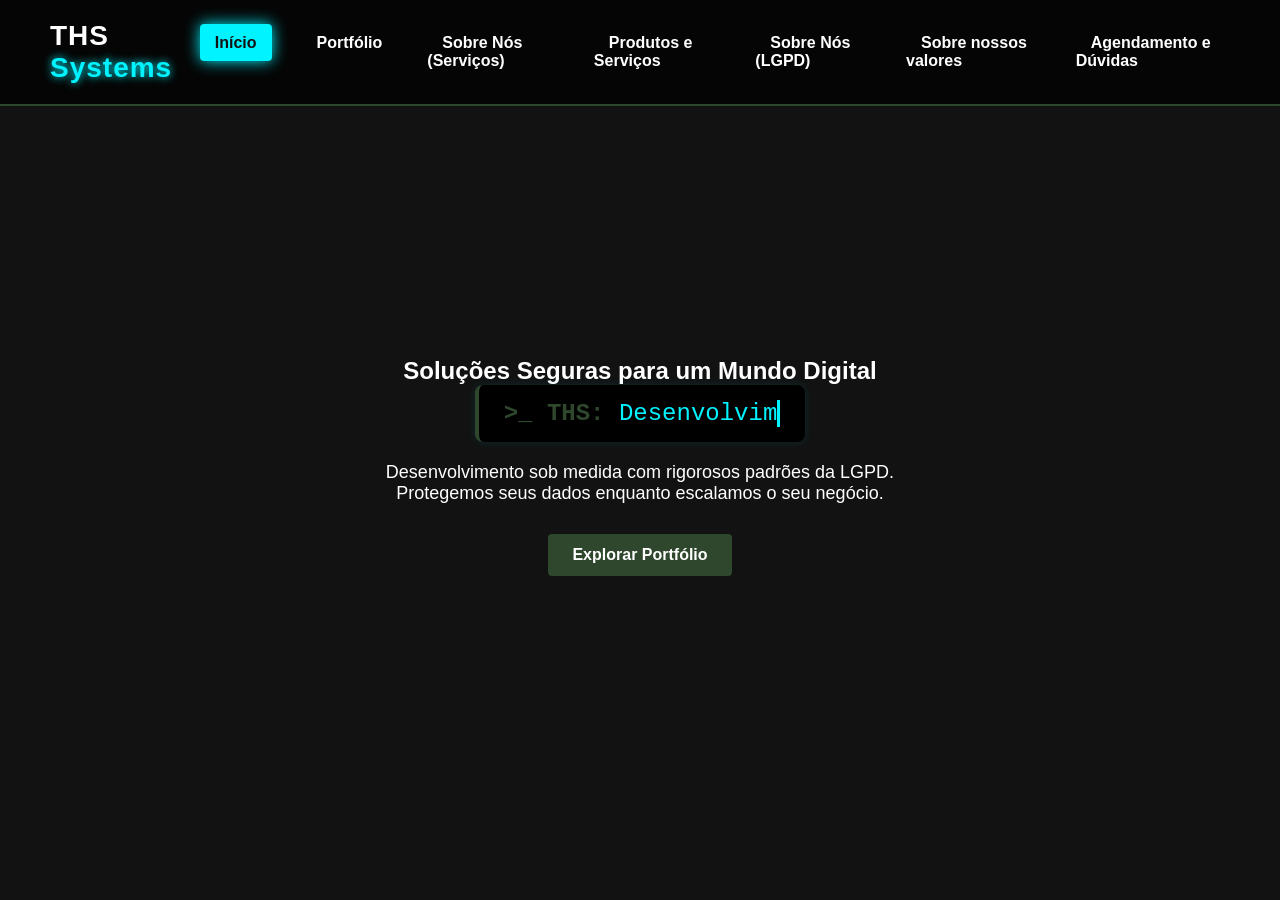
==== THS-TavaresEHomemSystems/index.html @ 7db37690 "Update index.html" ====
<!DOCTYPE html>
<html lang="pt-BR">
<head>
    <meta charset="UTF-8">
    <meta name="viewport" content="width=device-width, initial-scale=1.0">
    <title>THS - Tavares e Homem Systems</title>
    <!-- Link para o nosso arquivo de estilos -->
    <link rel="stylesheet" href="css/style.css">
</head>
<body>
    
   <header>
        <nav class="navbar">
            <div class="logo">
                <h1>THS <span class="neon-text">Systems</span></h1>
            </div>
            <ul class="nav-links">
                <li><a href="index.html" class="active">Início</a></li>
                <li><a href="portfolio.html">Portfólio</a></li>
                <li><a href="sobre.html">Sobre Nós (Serviços)</a></li>
                <li><a href="product.html">Produtos e Serviços</a></li>
                <li><a href="sobre.html">Sobre Nós (LGPD)</a></li>
                <li><a href="agendamento.html">Sobre nossos valores</a></li>
                <li><a href="agendamento.html">Agendamento e Dúvidas</a></li>
            </ul>
        </nav>
    </header>

    <section class="hero">
    <div class="hero-content">
        <h2>Soluções Seguras para um Mundo Digital</h2>
        
        <!-- Contêiner do Terminal -->
        <div class="terminal-container">
            <span class="prefix">>_ THS: </span>
            <span class="typing-text"></span>
        </div>
        
        <p>Desenvolvimento sob medida com rigorosos padrões da LGPD. Protegemos seus dados enquanto escalamos o seu negócio.</p>
        <a href="pages/portfolio.html" class="btn-primary">Explorar Portfólio</a>
    </div>
</section>

    <footer>
        <!-- Informações de contato e políticas de LGPD -->
    </footer>

    <!-- Link para o nosso arquivo de scripts no final do body para não travar o carregamento da página -->
    <script src="js/main.js"></script>
</body>
</html>
---- THS-TavaresEHomemSystems/css/style.css ----
/* Definição do nosso Design System (Paleta de Cores THS) */
:root {
    --ths-verde-musgo: #2e472d; 
    --ths-azul-neon: #00f3ff;
    --ths-branco: #ffffff;
    --ths-preto: #121212;
}

/* Reset básico para garantir que o site se comporte igual em todos os navegadores */
* {
    margin: 0;
    padding: 0;
    box-sizing: border-box;
}

body {
    background-color: var(--ths-preto); /* Usando fundo escuro para destacar o neon e o verde */
    color: var(--ths-branco);
    font-family: 'Segoe UI', Tahoma, Geneva, Verdana, sans-serif;
}
/* --- ESTRUTURA DO MENU --- */
.navbar {
    display: flex;
    justify-content: space-between;
    align-items: center;
    padding: 20px 50px;
    background-color: #050505; 
    border-bottom: 2px solid var(--ths-verde-musgo);
}

.logo h1 {
    font-size: 28px;
    letter-spacing: 1px;
}

/* Efeito luminoso no logo */
.neon-text {
    color: var(--ths-azul-neon);
    text-shadow: 0 0 8px var(--ths-azul-neon);
}

.nav-links {
    list-style: none;
    display: flex;
    gap: 30px;
}

.nav-links a {
    color: var(--ths-branco);
    text-decoration: none;
    font-weight: 600;
    font-size: 16px;
    padding: 10px 15px;
    border-radius: 4px;
    transition: all 0.3s ease; /* Prepara o elemento para uma animação suave */
}

/* --- ANIMAÇÕES INTERATIVAS (HOVER) --- */
.nav-links a:hover, .nav-links a.active {
    background-color: var(--ths-azul-neon);
    color: var(--ths-preto);
    box-shadow: 0 0 15px var(--ths-azul-neon); /* Brilho interativo */
    transform: translateY(-3px); /* Faz o botão "pular" levemente */
}
/* --- HERO SECTION --- */
.hero {
    display: flex;
    align-items: center;
    justify-content: center;
    height: 80vh;
    padding: 0 50px;
    text-align: center;
}

.hero-content p {
    margin-bottom: 30px;
    font-size: 18px;
    max-width: 600px;
    margin-left: auto;
    margin-right: auto;
}

/* --- ANIMAÇÃO DE TERMINAL --- */
.terminal-container {
    font-family: 'Courier New', Courier, monospace;
    font-size: 24px;
    background-color: #000;
    padding: 15px 25px;
    border-radius: 8px;
    border-left: 4px solid var(--ths-verde-musgo);
    display: inline-block;
    margin-bottom: 20px;
    box-shadow: 0 0 10px rgba(0, 243, 255, 0.1);
}

.prefix {
    color: var(--ths-verde-musgo);
    font-weight: bold;
}

.typing-text {
    color: var(--ths-azul-neon);
    border-right: 3px solid var(--ths-azul-neon); /* O Cursor */
    white-space: nowrap;
    animation: blinkCursor 0.75s step-end infinite;
}

@keyframes blinkCursor {
    from, to { border-color: transparent; }
    50% { border-color: var(--ths-azul-neon); }
}

/* --- BOTÃO DE AÇÃO --- */
.btn-primary {
    display: inline-block;
    padding: 12px 24px;
    background-color: var(--ths-verde-musgo);
    color: var(--ths-branco);
    text-decoration: none;
    font-weight: bold;
    border-radius: 4px;
    transition: all 0.3s;
}

.btn-primary:hover {
    background-color: transparent;
    border: 1px solid var(--ths-azul-neon);
    color: var(--ths-azul-neon);
    box-shadow: 0 0 10px var(--ths-azul-neon);
}
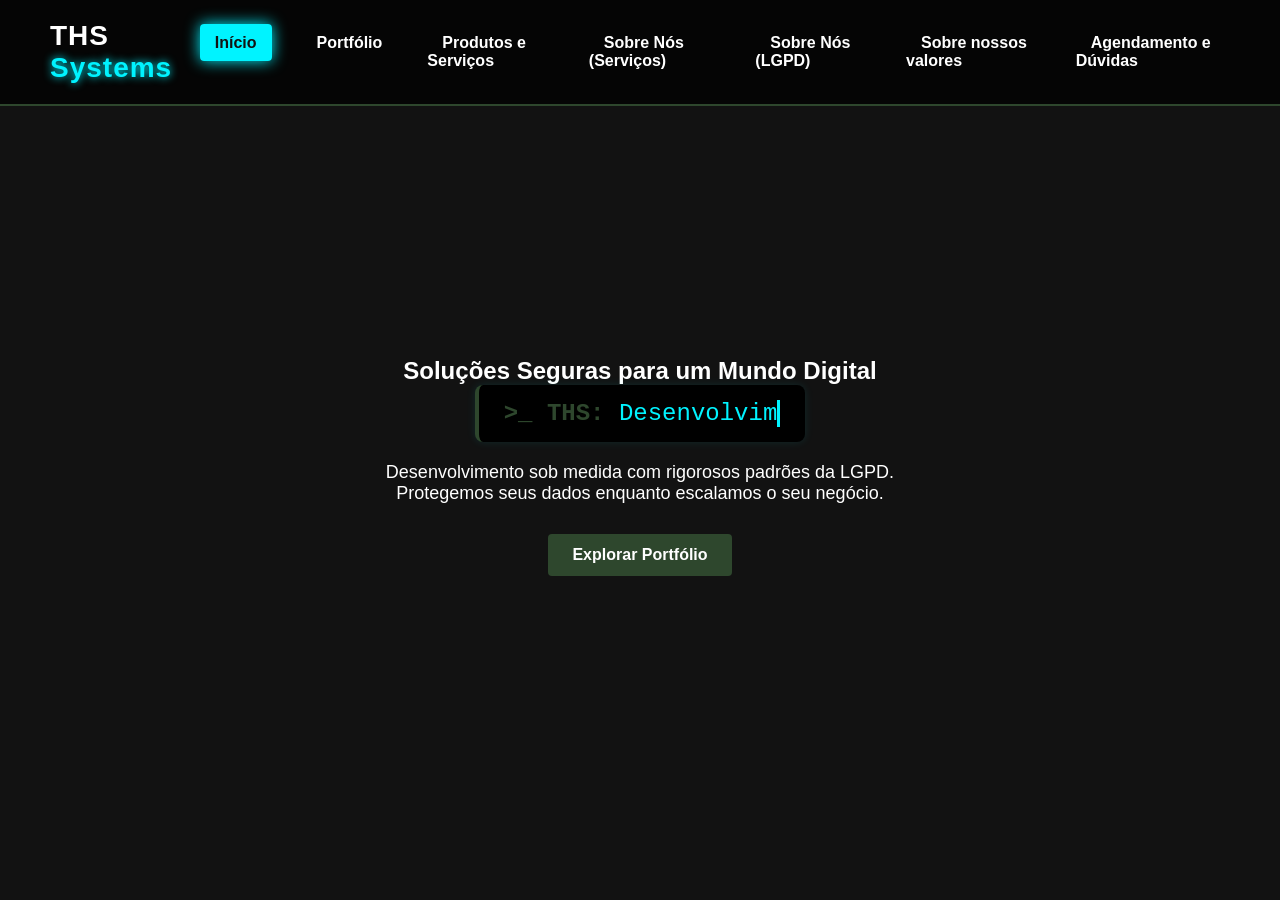
==== commit 23900a69: "Update index.html <li><a href="product.html">Produtos e Serviços</a></li>" ====
--- a/THS-TavaresEHomemSystems/index.html
+++ b/THS-TavaresEHomemSystems/index.html
@@ -17,8 +17,8 @@
             <ul class="nav-links">
                 <li><a href="index.html" class="active">Início</a></li>
                 <li><a href="portfolio.html">Portfólio</a></li>
+                <li><a href="product.html">Produtos e Serviços</a></li>
                 <li><a href="sobre.html">Sobre Nós (Serviços)</a></li>
-                <li><a href="product.html">Produtos e Serviços</a></li>
                 <li><a href="sobre.html">Sobre Nós (LGPD)</a></li>
                 <li><a href="agendamento.html">Sobre nossos valores</a></li>
                 <li><a href="agendamento.html">Agendamento e Dúvidas</a></li>
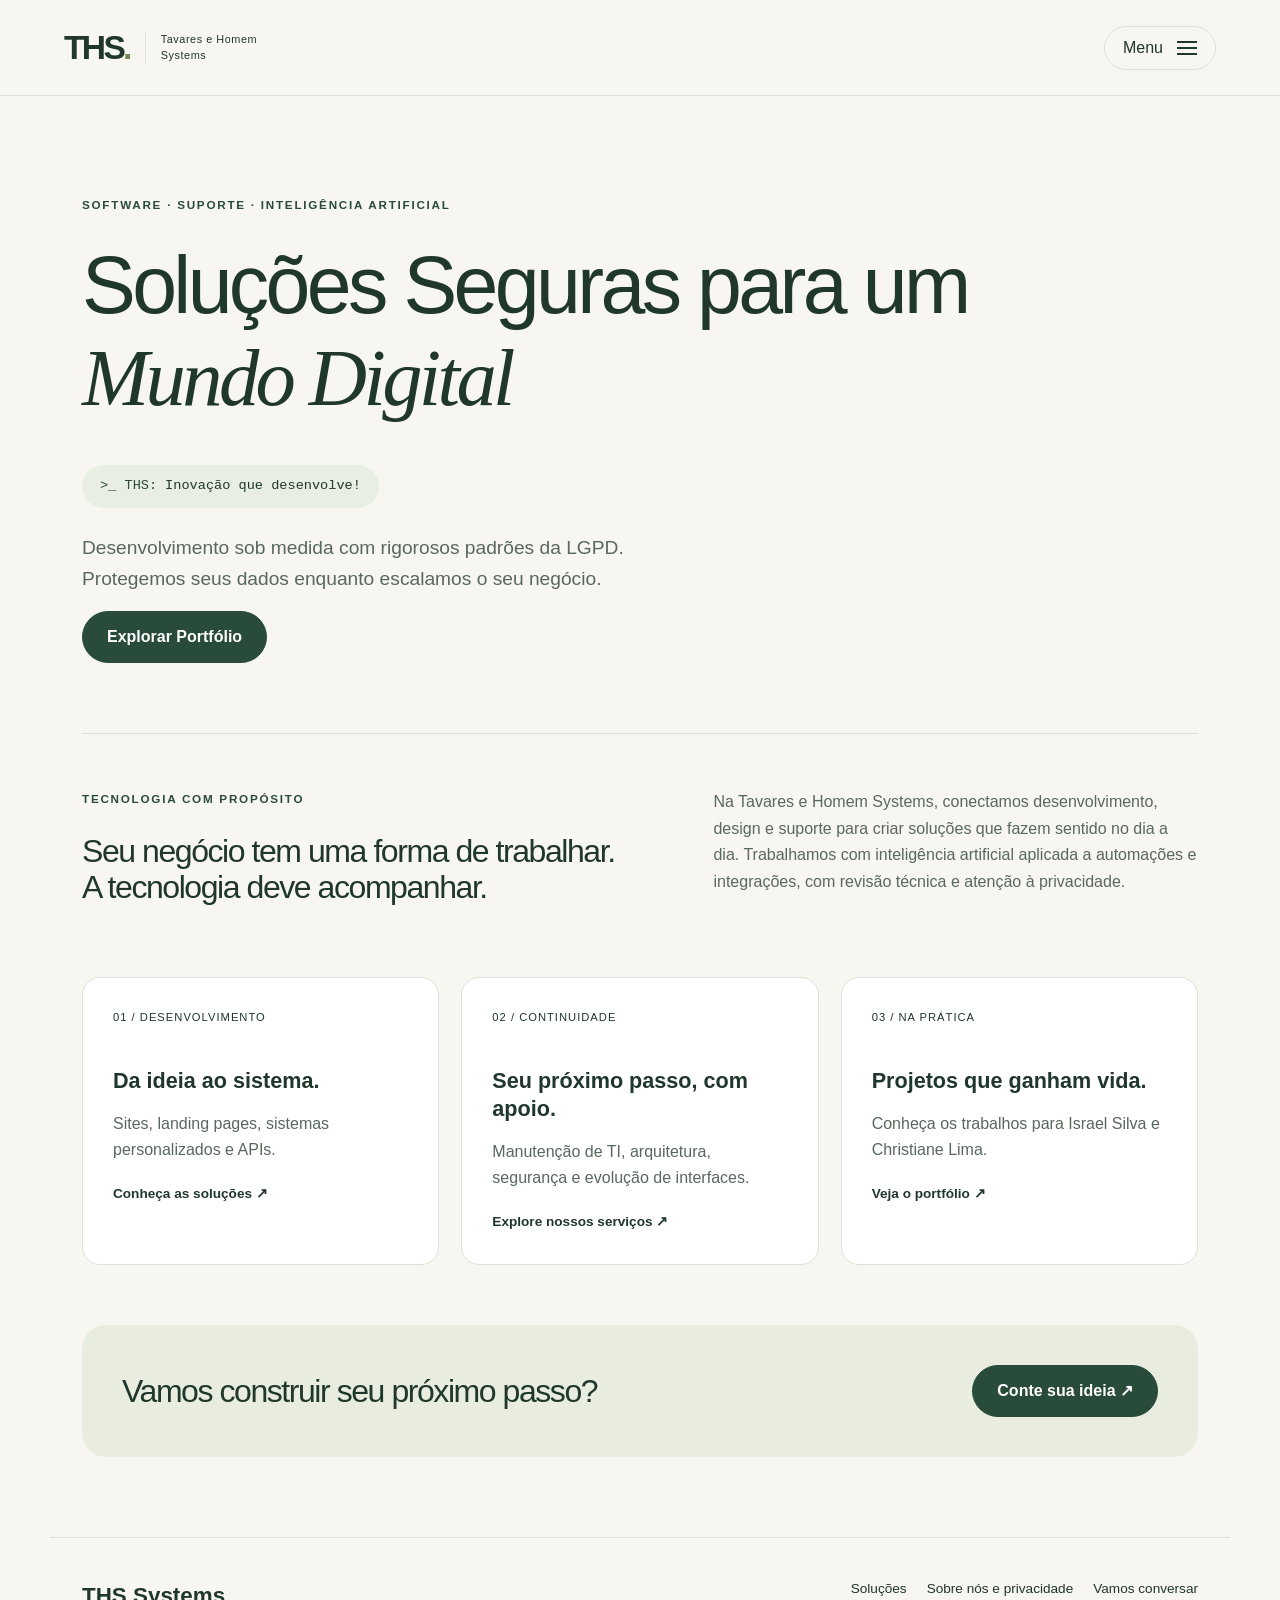
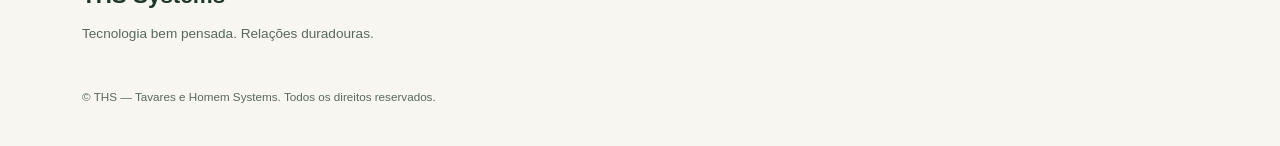
==== commit 8d9d7fb4: "Reformula layout responsivo THS, corrige navegação e apresenta automação e IA" ====
--- a/THS-TavaresEHomemSystems/index.html
+++ b/THS-TavaresEHomemSystems/index.html
@@ -6,46 +6,30 @@
     <title>THS - Tavares e Homem Systems</title>
     <!-- Link para o nosso arquivo de estilos -->
     <link rel="stylesheet" href="css/style.css">
-</head>
+<meta name="description" content="THS — Tavares e Homem Systems. Desenvolvimento web, sistemas sob medida, manutenção de TI, design e inteligência artificial aplicada ao seu negócio."></head>
 <body>
     
-   <header>
-        <nav class="navbar">
-            <div class="logo">
-                <h1>THS <span class="neon-text">Systems</span></h1>
-            </div>
-            <ul class="nav-links">
-                <li><a href="index.html" class="active">Início</a></li>
-                <li><a href="portfolio.html">Portfólio</a></li>
-                <li><a href="product.html">Produtos e Serviços</a></li>
-                <li><a href="sobre.html">Sobre Nós (Serviços)</a></li>
-                <li><a href="sobre.html">Sobre Nós (LGPD)</a></li>
-                <li><a href="agendamento.html">Sobre nossos valores</a></li>
-                <li><a href="agendamento.html">Agendamento e Dúvidas</a></li>
-            </ul>
-        </nav>
-    </header>
+   <a class="skip-link" href="#conteudo">Pular para o conteúdo</a><header class="site-header"><nav class="navbar" aria-label="Navegação principal"><a class="brand" href="index.html" aria-label="THS — início"><span class="brand-mark">THS<span>.</span></span><span class="brand-name">Tavares e Homem<br>Systems</span></a><details class="menu"><summary aria-label="Abrir ou fechar menu"><span class="menu-label">Menu</span><span class="hamburger" aria-hidden="true"><i></i><i></i><i></i></span></summary><ul class="nav-links"><li><a href="index.html" aria-current="page">Início</a></li><li><a href="product.html">Produtos e serviços</a></li><li><a href="portfolio.html">Portfólio</a></li><li><a href="sobre.html">Sobre nós e LGPD</a></li><li><a href="agendamento.html">Agendamento e dúvidas</a></li></ul></details></nav></header>
 
-    <section class="hero">
+    <main id="conteudo"><section class="hero">
     <div class="hero-content">
-        <h2>Soluções Seguras para um Mundo Digital</h2>
+        <p class="eyebrow">SOFTWARE · SUPORTE · INTELIGÊNCIA ARTIFICIAL</p><h1>Soluções Seguras para um <em>Mundo Digital</em></h1>
         
         <!-- Contêiner do Terminal -->
         <div class="terminal-container">
             <span class="prefix">>_ THS: </span>
-            <span class="typing-text"></span>
+            <span class="typing-text">Inovação que desenvolve!</span>
         </div>
         
         <p>Desenvolvimento sob medida com rigorosos padrões da LGPD. Protegemos seus dados enquanto escalamos o seu negócio.</p>
-        <a href="pages/portfolio.html" class="btn-primary">Explorar Portfólio</a>
+        <a href="portfolio.html" class="btn-primary">Explorar Portfólio</a>
     </div>
-</section>
+</section><section class="home-intro"><div><p class="eyebrow">TECNOLOGIA COM PROPÓSITO</p><h2>Seu negócio tem uma forma de trabalhar.<br>A tecnologia deve acompanhar.</h2></div><p>Na Tavares e Homem Systems, conectamos desenvolvimento, design e suporte para criar soluções que fazem sentido no dia a dia. Trabalhamos com inteligência artificial aplicada a automações e integrações, com revisão técnica e atenção à privacidade.</p></section><section class="home-solutions"><a href="product.html"><span>01 / DESENVOLVIMENTO</span><h3>Da ideia ao sistema.</h3><p>Sites, landing pages, sistemas personalizados e APIs.</p><b>Conheça as soluções ↗</b></a><a href="product.html"><span>02 / CONTINUIDADE</span><h3>Seu próximo passo, com apoio.</h3><p>Manutenção de TI, arquitetura, segurança e evolução de interfaces.</p><b>Explore nossos serviços ↗</b></a><a href="portfolio.html"><span>03 / NA PRÁTICA</span><h3>Projetos que ganham vida.</h3><p>Conheça os trabalhos para Israel Silva e Christiane Lima.</p><b>Veja o portfólio ↗</b></a></section><section class="cta"><h2>Vamos construir seu próximo passo?</h2><a class="btn-primary" href="agendamento.html">Conte sua ideia ↗</a></section></main>
 
-    <footer>
-        <!-- Informações de contato e políticas de LGPD -->
-    </footer>
+    <footer class="site-footer"><div><a class="footer-brand" href="index.html">THS Systems</a><p>Tecnologia bem pensada. Relações duradouras.</p></div><div><a href="product.html">Soluções</a><a href="sobre.html">Sobre nós e privacidade</a><a href="agendamento.html">Vamos conversar</a></div><small>© THS — Tavares e Homem Systems. Todos os direitos reservados.</small></footer>
 
     <!-- Link para o nosso arquivo de scripts no final do body para não travar o carregamento da página -->
     <script src="js/main.js"></script>
 </body>
 </html>
+
--- a/THS-TavaresEHomemSystems/css/style.css
+++ b/THS-TavaresEHomemSystems/css/style.css
@@ -1,130 +1,3 @@
-/* Definição do nosso Design System (Paleta de Cores THS) */
-:root {
-    --ths-verde-musgo: #2e472d; 
-    --ths-azul-neon: #00f3ff;
-    --ths-branco: #ffffff;
-    --ths-preto: #121212;
-}
+:root{--green:#294b39;--ink:#20372b;--muted:#59685d;--paper:#f7f6f0;--line:#dce2d8;--accent:#b9d5a3;--white:#fff}*{box-sizing:border-box}body{margin:0;background:var(--paper);color:var(--ink);font-family:'Segoe UI',Arial,sans-serif;line-height:1.65}a{color:inherit;text-decoration:none}button,input,select,textarea{font:inherit}button,summary{cursor:pointer}h1,h2,h3,h4,p{margin:0 0 1rem}h1,h2{line-height:1.15;letter-spacing:-.045em}h1{font-size:clamp(2.6rem,6.3vw,5.7rem);font-weight:500}h2{font-size:clamp(1.8rem,3.2vw,3rem);font-weight:500}h3{font-size:1.35rem;line-height:1.3}p{color:var(--muted)}em{font-family:Georgia,serif;font-weight:400}.site-header{position:sticky;top:0;z-index:20;background:rgba(247,246,240,.97);border-bottom:1px solid var(--line)}.navbar{max-width:1280px;margin:auto;padding:20px 5%;display:flex;align-items:center;justify-content:space-between;gap:1rem}.brand{display:flex;align-items:center;gap:15px}.brand-mark{font-size:2.1rem;font-weight:800;letter-spacing:-.08em}.brand-mark span{color:#728858}.brand-name{font-size:.68rem;line-height:1.4;letter-spacing:.05em;border-left:1px solid var(--line);padding-left:15px}.menu{position:relative}.menu summary{display:flex;align-items:center;gap:14px;min-height:44px;list-style:none;border:1px solid var(--line);border-radius:30px;padding:8px 18px}.menu summary::-webkit-details-marker{display:none}.hamburger{display:grid;gap:4px;width:20px}.hamburger i{height:2px;background:var(--ink);transition:transform .2s}.menu[open] .hamburger i:first-child{transform:translateY(6px) rotate(45deg)}.menu[open] .hamburger i:nth-child(2){opacity:0}.menu[open] .hamburger i:last-child{transform:translateY(-6px) rotate(-45deg)}.nav-links{position:absolute;right:0;top:100%;width:300px;max-width:calc(100vw - 32px);list-style:none;background:var(--white);padding:12px;border:1px solid var(--line);border-radius:18px;box-shadow:0 18px 50px #20372b18}.nav-links a{display:block;padding:12px 16px;border-radius:10px}.nav-links a:hover,.nav-links a[aria-current]{background:#e9eee3;color:var(--green)}.skip-link{position:fixed;top:-100px;left:1rem;z-index:100;background:white;padding:12px}.skip-link:focus{top:10px}:focus-visible{outline:3px solid #648244;outline-offset:4px}main{max-width:1180px;margin:auto;padding:64px 32px 80px;min-height:65vh}.hero{padding:35px 0 70px;position:relative}.hero-content{max-width:900px}.hero-content>p:not(.eyebrow){font-size:1.2rem;max-width:640px}.eyebrow{font-size:.73rem;letter-spacing:.15em;font-weight:700;color:var(--green);margin-bottom:24px}.terminal-container{display:inline-flex;gap:8px;margin:24px 0;background:#e9eee3;padding:10px 18px;border-radius:30px;font-family:monospace;font-size:.85rem;flex-wrap:wrap}.prefix{color:var(--green)}.neon-text{color:var(--green);font-family:Georgia,serif;font-style:italic}.btn-primary,.btn-buy{display:inline-flex;align-items:center;justify-content:center;min-height:48px;padding:12px 24px;border:1px solid var(--green);border-radius:30px;background:var(--green);color:white;font-weight:600;transition:background .2s,transform .2s}.btn-primary:hover,.btn-buy:hover{background:#3e614c;transform:translateY(-2px)}.home-intro{border-top:1px solid var(--line);padding:55px 0;display:grid;grid-template-columns:1.2fr 1fr;gap:50px}.home-intro h2{font-size:2rem}.home-solutions,.products-grid,.lgpd-cards{display:grid;grid-template-columns:repeat(3,minmax(0,1fr));gap:22px}.home-solutions>a,.product-card,.card{background:#fff;border:1px solid var(--line);border-radius:18px;padding:30px;min-width:0}.home-solutions span{font-size:.7rem;letter-spacing:.09em;display:block;margin-bottom:40px}.home-solutions b{font-size:.85rem}.cta{margin-top:60px;padding:40px;background:#e8eddf;border-radius:24px;display:flex;align-items:center;justify-content:space-between;gap:25px}.cta h2{font-size:2rem;margin:0}.products-header,.portfolio-header,.agendamento-header{max-width:770px;margin-bottom:48px}.product-card{display:flex;flex-direction:column}.product-card p{font-size:.95rem}.icon{font-size:1.5rem;margin-bottom:20px}.price{margin-top:auto;font-size:.8rem;color:var(--muted);padding:14px 0}.product-card .btn-buy{align-self:flex-start;font-size:.85rem}.deliverables{margin-top:50px;padding:40px;background:#e8eddf;border-radius:20px}.iframe-showcase{display:grid;gap:40px}.iframe-card{border:1px solid var(--line);border-radius:20px;overflow:hidden;background:white}.iframe-info{display:flex;align-items:center;justify-content:space-between;gap:20px;padding:24px}.iframe-info h3{margin:0}.iframe-info a{font-size:.8rem}.iframe-wrapper{background:#e8eddf}.iframe-wrapper iframe{display:block;width:100%;height:520px;border:0}.about-section,.lgpd-section,.contract-section{margin-bottom:60px}.about-section>p,.lgpd-section>p,.contract-section>p{max-width:850px}.lgpd-cards{margin-top:30px}.steps-list{list-style:none;padding:0;counter-reset:step;display:grid;gap:0}.steps-list li{padding:24px 0;border-bottom:1px solid var(--line);color:var(--muted)}.steps-list strong{color:var(--ink);display:block;margin-bottom:8px}.agendamento-content{display:grid;grid-template-columns:1.2fr 1fr;gap:40px;align-items:start}.form-agendamento,.pagamento-info{background:#fff;padding:32px;border:1px solid var(--line);border-radius:20px}.form-group{margin-bottom:20px}label{display:block;font-size:.85rem;font-weight:600;margin-bottom:7px}input,select,textarea{width:100%;min-width:0;padding:13px 15px;border:1px solid #bfcbbd;border-radius:10px;background:#fcfcf9;color:var(--ink)}textarea{resize:vertical}.form-note{font-size:.85rem}.card-pagamento{border-top:1px solid var(--line);padding-top:22px;margin-top:25px}.pix-placeholder{font-size:.85rem;background:var(--paper);padding:16px;border-radius:10px}.site-footer{max-width:1180px;margin:auto;padding:40px 32px;display:grid;grid-template-columns:1fr 1fr;border-top:1px solid var(--line);gap:25px}.footer-brand{font-size:1.4rem;font-weight:700}.site-footer p{font-size:.85rem;margin-top:8px}.site-footer>div:nth-child(2){display:flex;flex-wrap:wrap;justify-content:flex-end;gap:20px;font-size:.85rem}.site-footer small{grid-column:1/-1;font-size:.73rem;color:var(--muted)}#form-status{margin-top:15px}#request-result{margin-top:20px}#request-result button{margin:15px 0}main,section{scroll-margin-top:110px}@media(min-width:1450px){.hero{padding-top:70px;padding-bottom:100px}}@media(max-width:900px){.products-grid,.home-solutions,.lgpd-cards{grid-template-columns:repeat(2,minmax(0,1fr))}.home-intro,.agendamento-content{grid-template-columns:1fr;gap:25px}.hero{padding-top:20px}.hero-content{max-width:750px}}@media(max-width:600px){main{padding:35px 20px 55px}.navbar{padding:14px 20px}.brand-name{font-size:.6rem}.brand-mark{font-size:1.8rem}.menu-label{display:none}.menu summary{padding:10px 13px}.products-grid,.home-solutions,.lgpd-cards{grid-template-columns:1fr}.hero{padding-bottom:40px}.hero-content>p:not(.eyebrow){font-size:1.05rem}.eyebrow{font-size:.65rem}.home-intro{padding:35px 0}.cta,.iframe-info{flex-direction:column;align-items:flex-start}.cta,.deliverables{padding:25px}.iframe-wrapper iframe{height:420px}.form-agendamento,.pagamento-info{padding:22px}.site-footer{grid-template-columns:1fr;padding:30px 20px}.site-footer>div:nth-child(2){justify-content:flex-start}.btn-primary,.btn-buy{max-width:100%;text-align:center}.home-solutions span{margin-bottom:25px}}@media(prefers-reduced-motion:reduce){*,*::before,*::after{transition:none!important;animation:none!important;scroll-behavior:auto!important}}
 
-/* Reset básico para garantir que o site se comporte igual em todos os navegadores */
-* {
-    margin: 0;
-    padding: 0;
-    box-sizing: border-box;
-}
-
-body {
-    background-color: var(--ths-preto); /* Usando fundo escuro para destacar o neon e o verde */
-    color: var(--ths-branco);
-    font-family: 'Segoe UI', Tahoma, Geneva, Verdana, sans-serif;
-}
-/* --- ESTRUTURA DO MENU --- */
-.navbar {
-    display: flex;
-    justify-content: space-between;
-    align-items: center;
-    padding: 20px 50px;
-    background-color: #050505; 
-    border-bottom: 2px solid var(--ths-verde-musgo);
-}
-
-.logo h1 {
-    font-size: 28px;
-    letter-spacing: 1px;
-}
-
-/* Efeito luminoso no logo */
-.neon-text {
-    color: var(--ths-azul-neon);
-    text-shadow: 0 0 8px var(--ths-azul-neon);
-}
-
-.nav-links {
-    list-style: none;
-    display: flex;
-    gap: 30px;
-}
-
-.nav-links a {
-    color: var(--ths-branco);
-    text-decoration: none;
-    font-weight: 600;
-    font-size: 16px;
-    padding: 10px 15px;
-    border-radius: 4px;
-    transition: all 0.3s ease; /* Prepara o elemento para uma animação suave */
-}
-
-/* --- ANIMAÇÕES INTERATIVAS (HOVER) --- */
-.nav-links a:hover, .nav-links a.active {
-    background-color: var(--ths-azul-neon);
-    color: var(--ths-preto);
-    box-shadow: 0 0 15px var(--ths-azul-neon); /* Brilho interativo */
-    transform: translateY(-3px); /* Faz o botão "pular" levemente */
-}
-/* --- HERO SECTION --- */
-.hero {
-    display: flex;
-    align-items: center;
-    justify-content: center;
-    height: 80vh;
-    padding: 0 50px;
-    text-align: center;
-}
-
-.hero-content p {
-    margin-bottom: 30px;
-    font-size: 18px;
-    max-width: 600px;
-    margin-left: auto;
-    margin-right: auto;
-}
-
-/* --- ANIMAÇÃO DE TERMINAL --- */
-.terminal-container {
-    font-family: 'Courier New', Courier, monospace;
-    font-size: 24px;
-    background-color: #000;
-    padding: 15px 25px;
-    border-radius: 8px;
-    border-left: 4px solid var(--ths-verde-musgo);
-    display: inline-block;
-    margin-bottom: 20px;
-    box-shadow: 0 0 10px rgba(0, 243, 255, 0.1);
-}
-
-.prefix {
-    color: var(--ths-verde-musgo);
-    font-weight: bold;
-}
-
-.typing-text {
-    color: var(--ths-azul-neon);
-    border-right: 3px solid var(--ths-azul-neon); /* O Cursor */
-    white-space: nowrap;
-    animation: blinkCursor 0.75s step-end infinite;
-}
-
-@keyframes blinkCursor {
-    from, to { border-color: transparent; }
-    50% { border-color: var(--ths-azul-neon); }
-}
-
-/* --- BOTÃO DE AÇÃO --- */
-.btn-primary {
-    display: inline-block;
-    padding: 12px 24px;
-    background-color: var(--ths-verde-musgo);
-    color: var(--ths-branco);
-    text-decoration: none;
-    font-weight: bold;
-    border-radius: 4px;
-    transition: all 0.3s;
-}
-
-.btn-primary:hover {
-    background-color: transparent;
-    border: 1px solid var(--ths-azul-neon);
-    color: var(--ths-azul-neon);
-    box-shadow: 0 0 10px var(--ths-azul-neon);
-}
+.page-title{font-size:clamp(2.2rem,4.5vw,4rem);margin-bottom:24px}
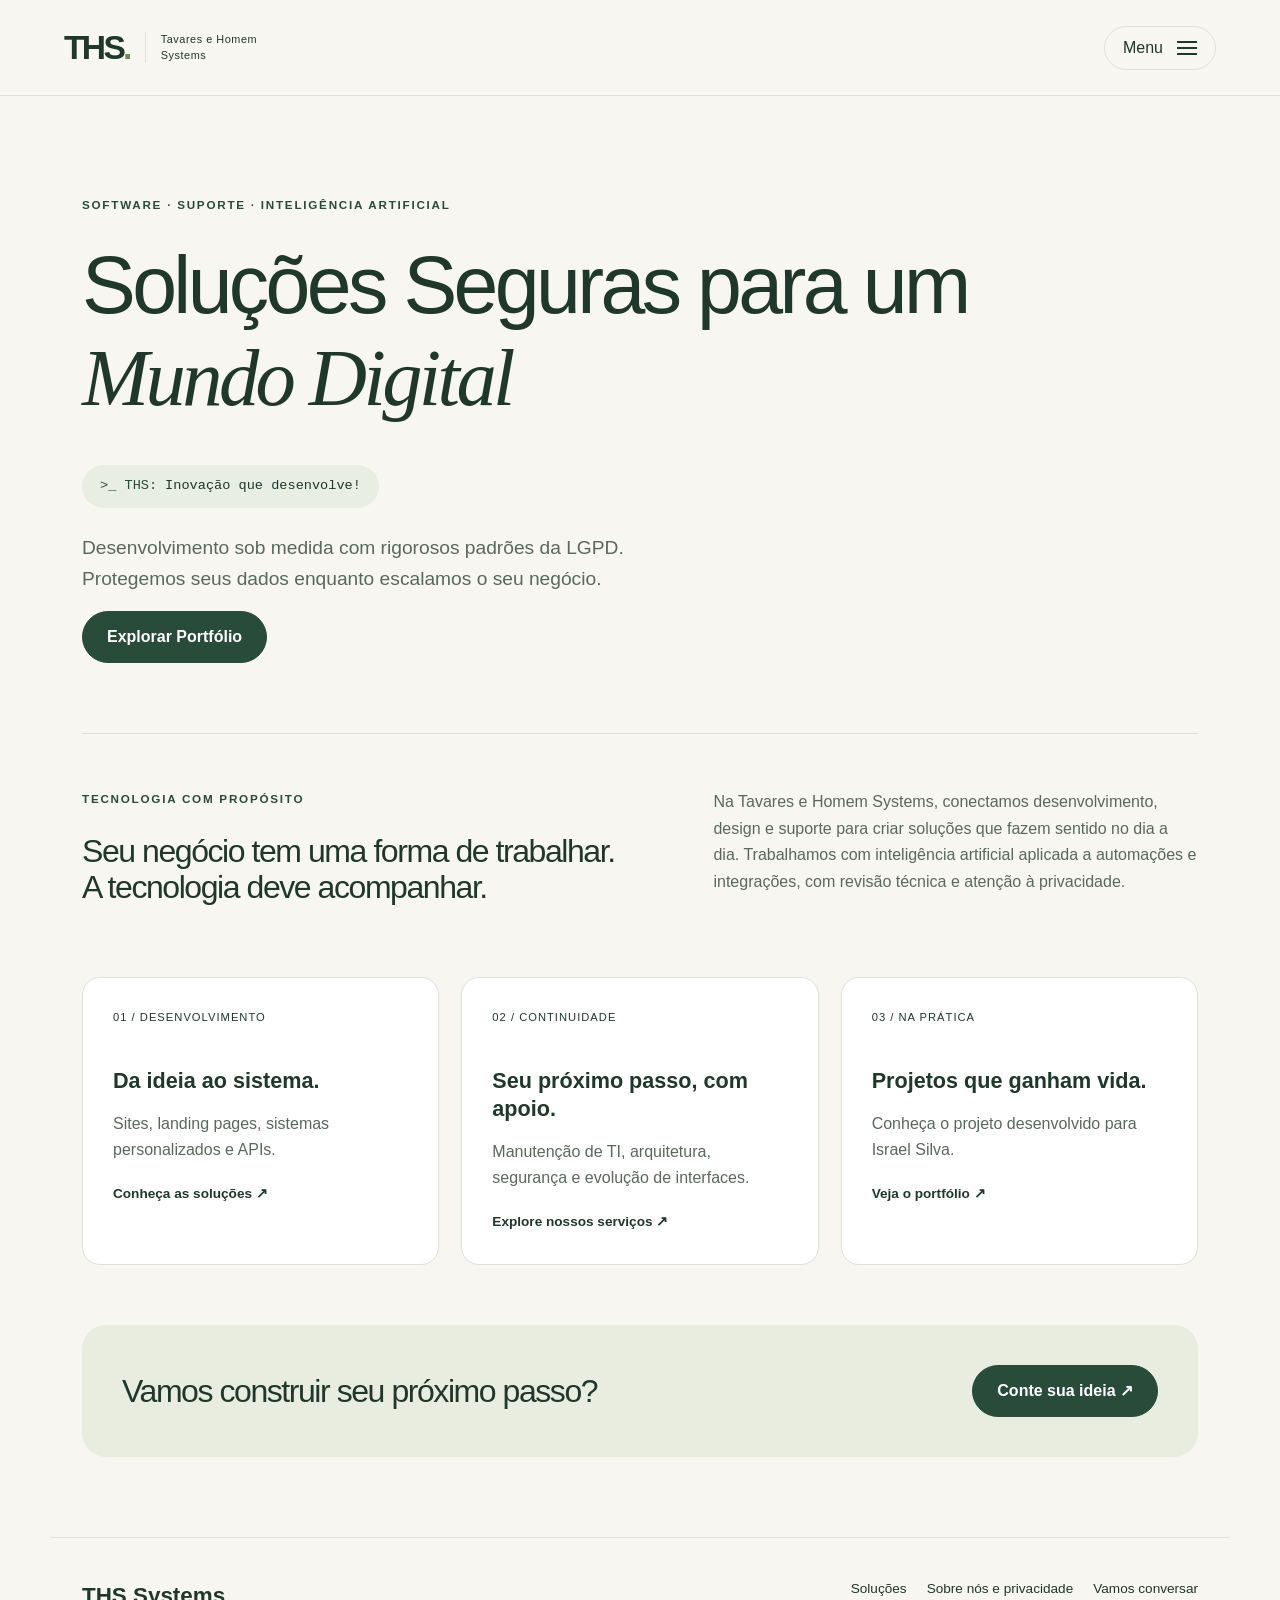
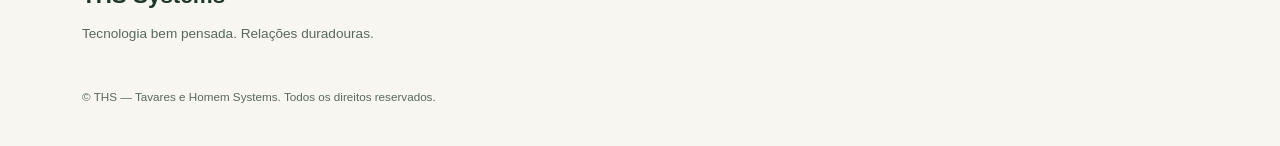
==== commit c86f9958: "Atualiza projetos apresentados no portfólio" ====
--- a/THS-TavaresEHomemSystems/index.html
+++ b/THS-TavaresEHomemSystems/index.html
@@ -24,7 +24,7 @@
         <p>Desenvolvimento sob medida com rigorosos padrões da LGPD. Protegemos seus dados enquanto escalamos o seu negócio.</p>
         <a href="portfolio.html" class="btn-primary">Explorar Portfólio</a>
     </div>
-</section><section class="home-intro"><div><p class="eyebrow">TECNOLOGIA COM PROPÓSITO</p><h2>Seu negócio tem uma forma de trabalhar.<br>A tecnologia deve acompanhar.</h2></div><p>Na Tavares e Homem Systems, conectamos desenvolvimento, design e suporte para criar soluções que fazem sentido no dia a dia. Trabalhamos com inteligência artificial aplicada a automações e integrações, com revisão técnica e atenção à privacidade.</p></section><section class="home-solutions"><a href="product.html"><span>01 / DESENVOLVIMENTO</span><h3>Da ideia ao sistema.</h3><p>Sites, landing pages, sistemas personalizados e APIs.</p><b>Conheça as soluções ↗</b></a><a href="product.html"><span>02 / CONTINUIDADE</span><h3>Seu próximo passo, com apoio.</h3><p>Manutenção de TI, arquitetura, segurança e evolução de interfaces.</p><b>Explore nossos serviços ↗</b></a><a href="portfolio.html"><span>03 / NA PRÁTICA</span><h3>Projetos que ganham vida.</h3><p>Conheça os trabalhos para Israel Silva e Christiane Lima.</p><b>Veja o portfólio ↗</b></a></section><section class="cta"><h2>Vamos construir seu próximo passo?</h2><a class="btn-primary" href="agendamento.html">Conte sua ideia ↗</a></section></main>
+</section><section class="home-intro"><div><p class="eyebrow">TECNOLOGIA COM PROPÓSITO</p><h2>Seu negócio tem uma forma de trabalhar.<br>A tecnologia deve acompanhar.</h2></div><p>Na Tavares e Homem Systems, conectamos desenvolvimento, design e suporte para criar soluções que fazem sentido no dia a dia. Trabalhamos com inteligência artificial aplicada a automações e integrações, com revisão técnica e atenção à privacidade.</p></section><section class="home-solutions"><a href="product.html"><span>01 / DESENVOLVIMENTO</span><h3>Da ideia ao sistema.</h3><p>Sites, landing pages, sistemas personalizados e APIs.</p><b>Conheça as soluções ↗</b></a><a href="product.html"><span>02 / CONTINUIDADE</span><h3>Seu próximo passo, com apoio.</h3><p>Manutenção de TI, arquitetura, segurança e evolução de interfaces.</p><b>Explore nossos serviços ↗</b></a><a href="portfolio.html"><span>03 / NA PRÁTICA</span><h3>Projetos que ganham vida.</h3><p>Conheça o projeto desenvolvido para Israel Silva.</p><b>Veja o portfólio ↗</b></a></section><section class="cta"><h2>Vamos construir seu próximo passo?</h2><a class="btn-primary" href="agendamento.html">Conte sua ideia ↗</a></section></main>
 
     <footer class="site-footer"><div><a class="footer-brand" href="index.html">THS Systems</a><p>Tecnologia bem pensada. Relações duradouras.</p></div><div><a href="product.html">Soluções</a><a href="sobre.html">Sobre nós e privacidade</a><a href="agendamento.html">Vamos conversar</a></div><small>© THS — Tavares e Homem Systems. Todos os direitos reservados.</small></footer>
 
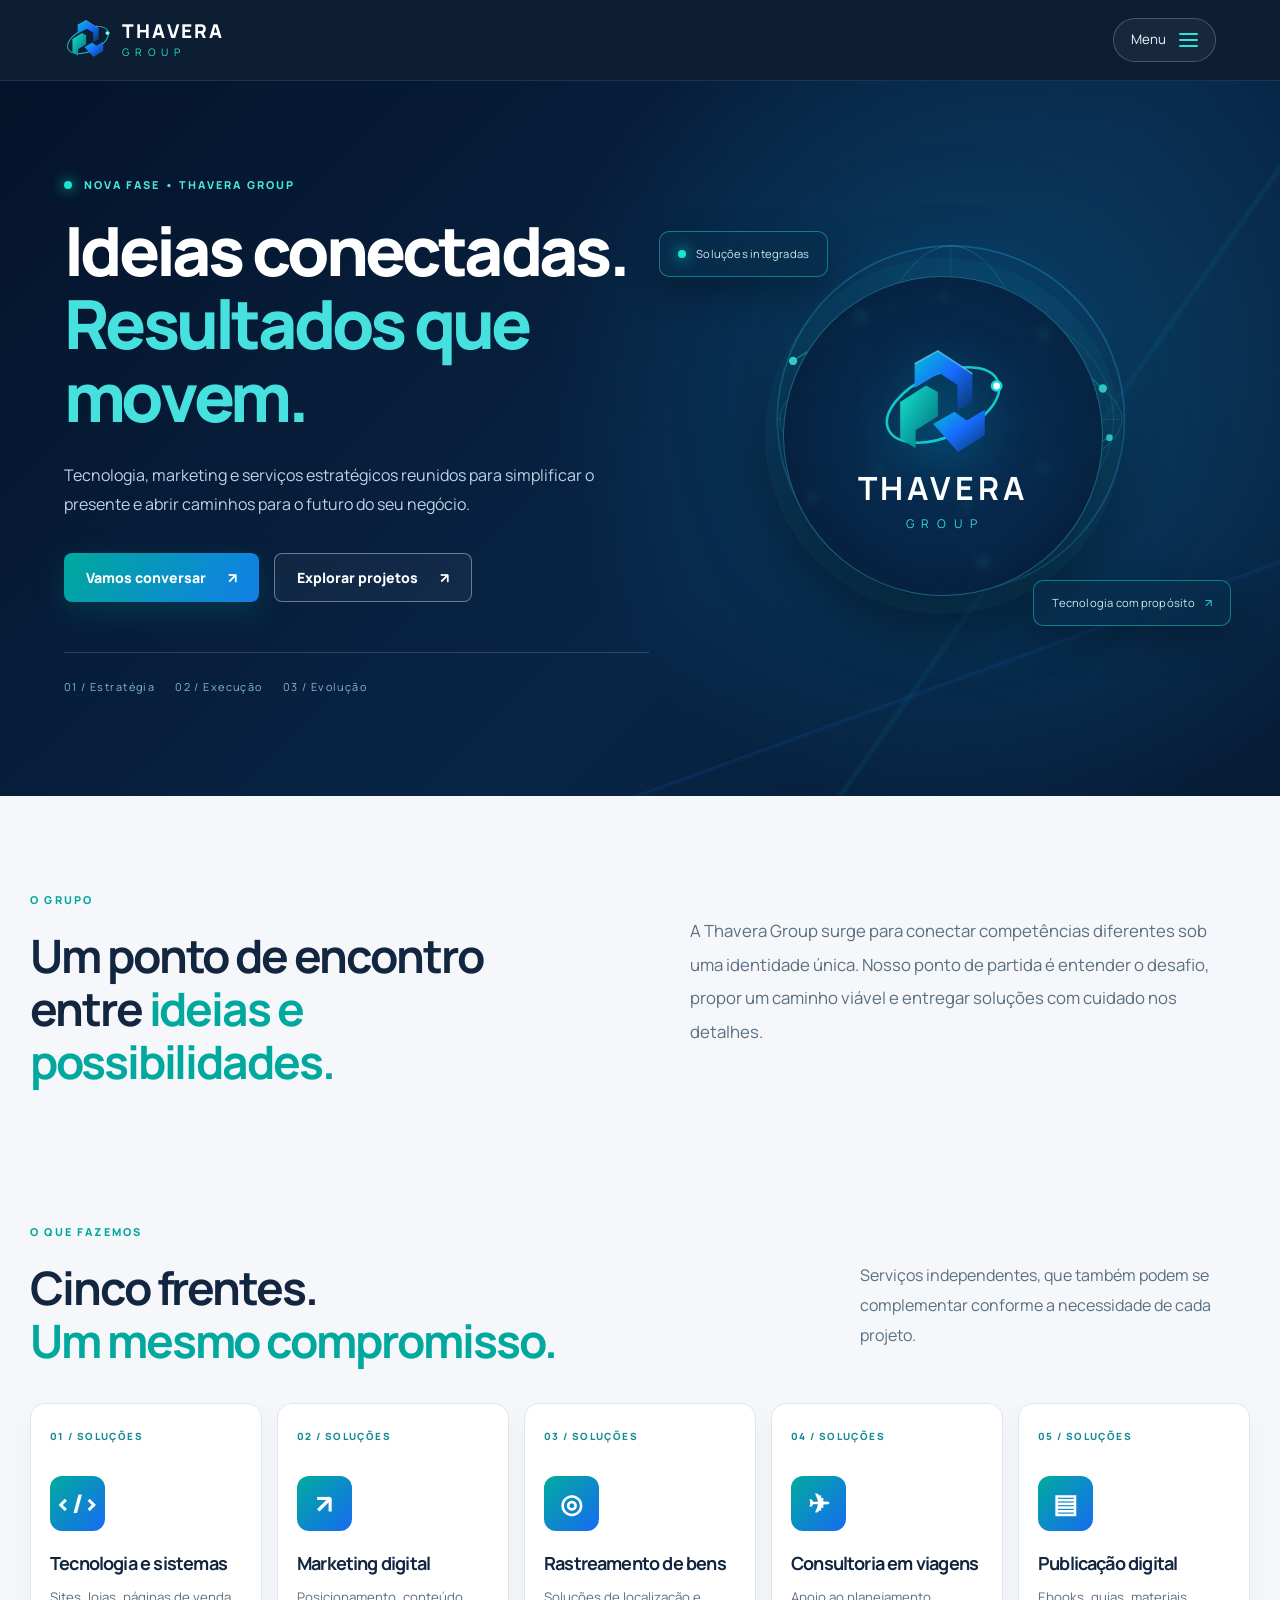
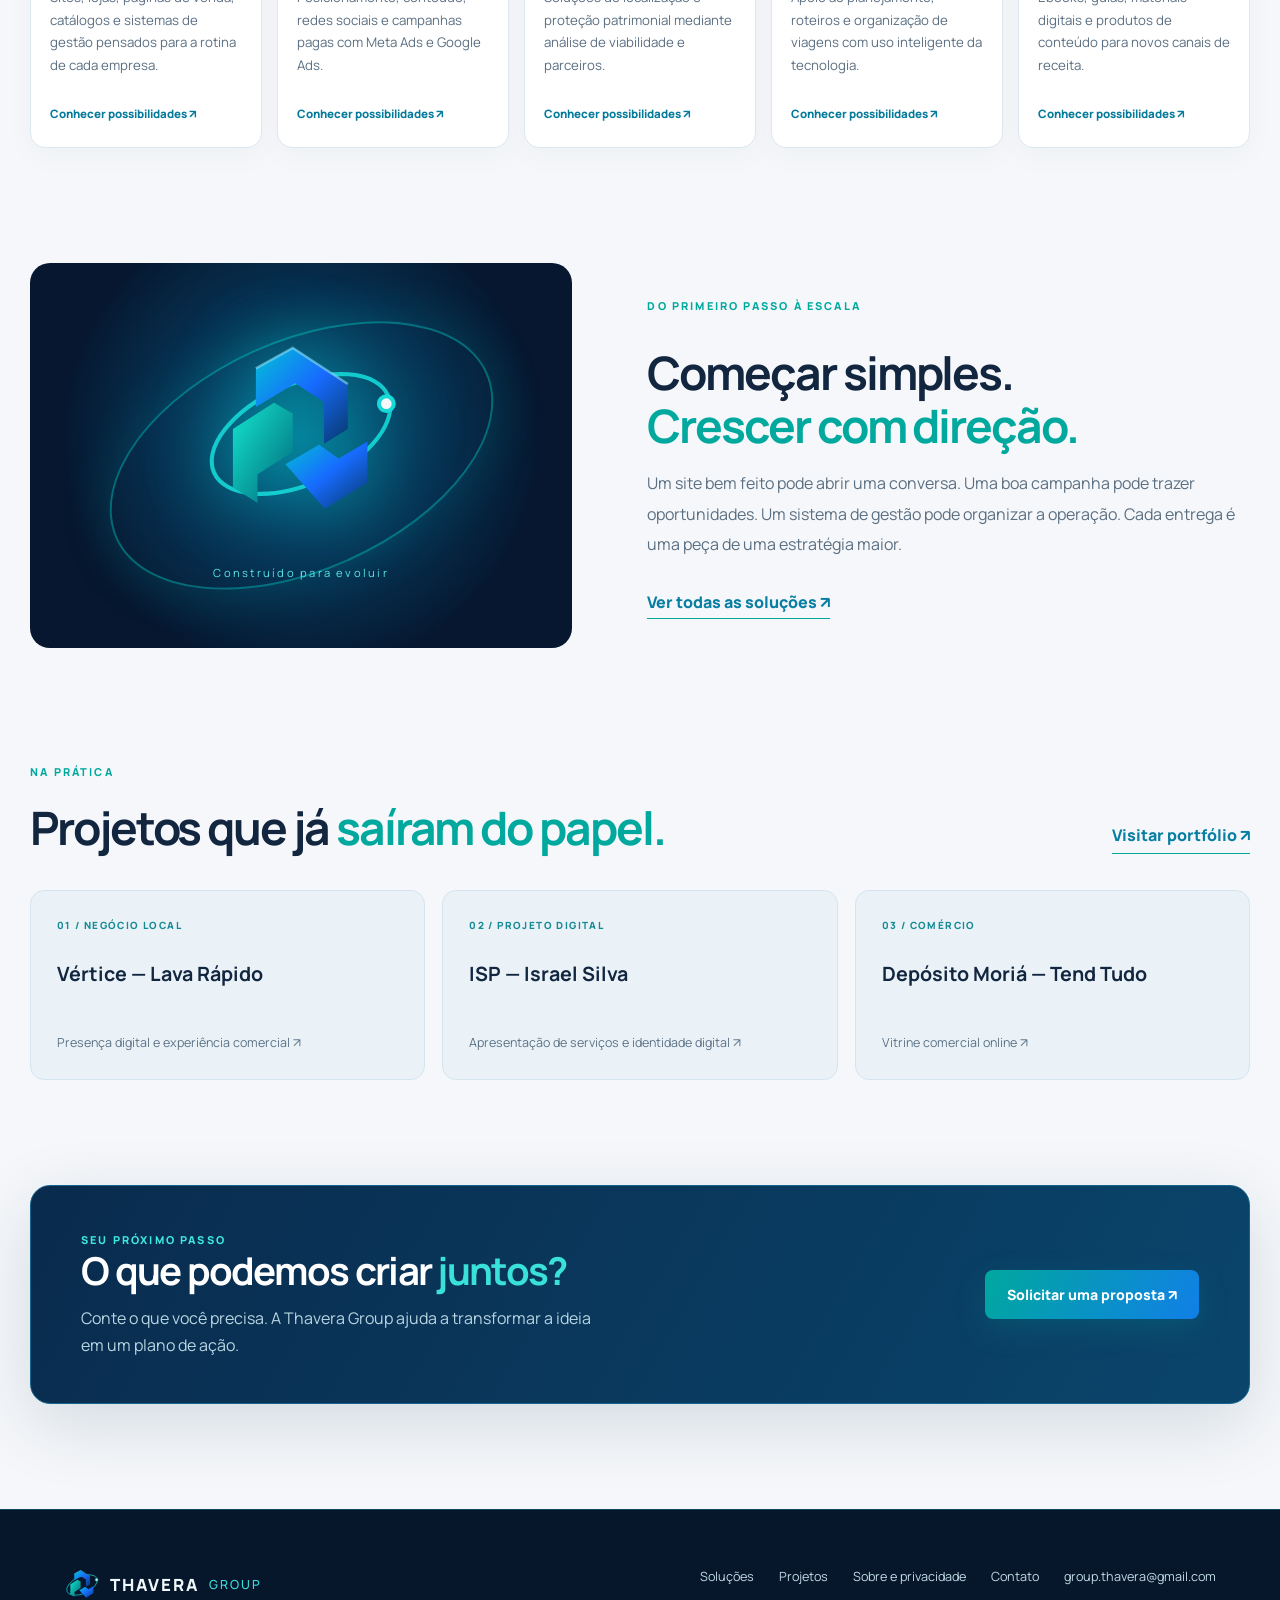
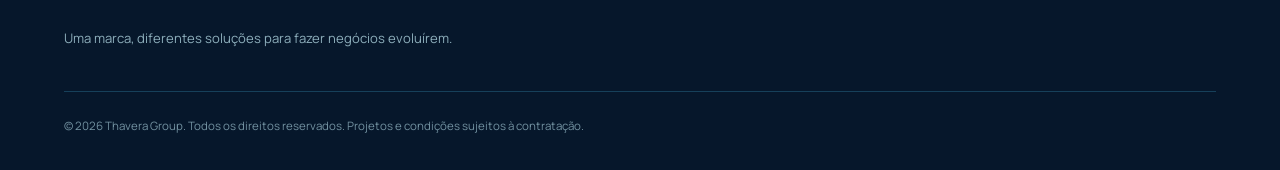
==== commit cf6a6b95: "Rebrand completo do site para Thavera Group: identidade visual, serviços e contato; preservar portfó" ====
--- a/THS-TavaresEHomemSystems/index.html
+++ b/THS-TavaresEHomemSystems/index.html
@@ -1,35 +1 @@
-<!DOCTYPE html>
-<html lang="pt-BR">
-<head>
-    <meta charset="UTF-8">
-    <meta name="viewport" content="width=device-width, initial-scale=1.0">
-    <title>THS - Tavares e Homem Systems</title>
-    <!-- Link para o nosso arquivo de estilos -->
-    <link rel="stylesheet" href="css/style.css">
-<meta name="description" content="THS — Tavares e Homem Systems. Desenvolvimento web, sistemas sob medida, manutenção de TI, design e inteligência artificial aplicada ao seu negócio."></head>
-<body>
-    
-   <a class="skip-link" href="#conteudo">Pular para o conteúdo</a><header class="site-header"><nav class="navbar" aria-label="Navegação principal"><a class="brand" href="index.html" aria-label="THS — início"><span class="brand-mark">THS<span>.</span></span><span class="brand-name">Tavares e Homem<br>Systems</span></a><details class="menu"><summary aria-label="Abrir ou fechar menu"><span class="menu-label">Menu</span><span class="hamburger" aria-hidden="true"><i></i><i></i><i></i></span></summary><ul class="nav-links"><li><a href="index.html" aria-current="page">Início</a></li><li><a href="product.html">Produtos e serviços</a></li><li><a href="portfolio.html">Portfólio</a></li><li><a href="sobre.html">Sobre nós e LGPD</a></li><li><a href="agendamento.html">Agendamento e dúvidas</a></li></ul></details></nav></header>
-
-    <main id="conteudo"><section class="hero">
-    <div class="hero-content">
-        <p class="eyebrow">SOFTWARE · SUPORTE · INTELIGÊNCIA ARTIFICIAL</p><h1>Soluções Seguras para um <em>Mundo Digital</em></h1>
-        
-        <!-- Contêiner do Terminal -->
-        <div class="terminal-container">
-            <span class="prefix">>_ THS: </span>
-            <span class="typing-text">Inovação que desenvolve!</span>
-        </div>
-        
-        <p>Desenvolvimento sob medida com rigorosos padrões da LGPD. Protegemos seus dados enquanto escalamos o seu negócio.</p>
-        <a href="portfolio.html" class="btn-primary">Explorar Portfólio</a>
-    </div>
-</section><section class="home-intro"><div><p class="eyebrow">TECNOLOGIA COM PROPÓSITO</p><h2>Seu negócio tem uma forma de trabalhar.<br>A tecnologia deve acompanhar.</h2></div><p>Na Tavares e Homem Systems, conectamos desenvolvimento, design e suporte para criar soluções que fazem sentido no dia a dia. Trabalhamos com inteligência artificial aplicada a automações e integrações, com revisão técnica e atenção à privacidade.</p></section><section class="home-solutions"><a href="product.html"><span>01 / DESENVOLVIMENTO</span><h3>Da ideia ao sistema.</h3><p>Sites, landing pages, sistemas personalizados e APIs.</p><b>Conheça as soluções ↗</b></a><a href="product.html"><span>02 / CONTINUIDADE</span><h3>Seu próximo passo, com apoio.</h3><p>Manutenção de TI, arquitetura, segurança e evolução de interfaces.</p><b>Explore nossos serviços ↗</b></a><a href="portfolio.html"><span>03 / NA PRÁTICA</span><h3>Projetos que ganham vida.</h3><p>Conheça o projeto desenvolvido para Israel Silva.</p><b>Veja o portfólio ↗</b></a></section><section class="cta"><h2>Vamos construir seu próximo passo?</h2><a class="btn-primary" href="agendamento.html">Conte sua ideia ↗</a></section></main>
-
-    <footer class="site-footer"><div><a class="footer-brand" href="index.html">THS Systems</a><p>Tecnologia bem pensada. Relações duradouras.</p></div><div><a href="product.html">Soluções</a><a href="sobre.html">Sobre nós e privacidade</a><a href="agendamento.html">Vamos conversar</a></div><small>© THS — Tavares e Homem Systems. Todos os direitos reservados.</small></footer>
-
-    <!-- Link para o nosso arquivo de scripts no final do body para não travar o carregamento da página -->
-    <script src="js/main.js"></script>
-</body>
-</html>
-
+<!doctype html><html lang="pt-BR"><head><meta charset="UTF-8"><meta name="viewport" content="width=device-width,initial-scale=1"><title>Thavera Group | Tecnologia, negócios e novas possibilidades</title><link rel="stylesheet" href="css/style.css"><meta name="description" content="A Thavera Group conecta tecnologia, marketing, rastreamento, viagens e publicação digital em soluções pensadas para empresas e pessoas."><meta name="theme-color" content="#0b1d3a"><link rel="canonical" href="https://ths-tavaresehomem.vercel.app/"><link rel="icon" type="image/svg+xml" href="assets/thavera-mark.svg"><meta property="og:type" content="website"><meta property="og:site_name" content="Thavera Group"><meta property="og:locale" content="pt_BR"><meta property="og:title" content="Thavera Group | Tecnologia, negócios e novas possibilidades"><meta property="og:description" content="Soluções conectadas para transformar ideias em negócios."><meta property="og:url" content="https://ths-tavaresehomem.vercel.app/"><meta property="og:image" content="https://ths-tavaresehomem.vercel.app/assets/thavera-social-preview.svg"><meta name="twitter:card" content="summary_large_image"><meta name="twitter:image" content="https://ths-tavaresehomem.vercel.app/assets/thavera-social-preview.svg"></head><body><a class="skip-link" href="#conteudo">Pular para o conteúdo</a><header class="site-header"><nav class="navbar" aria-label="Navegação principal"><a class="brand" href="index.html" aria-label="Thavera Group — página inicial"><img class="brand-icon" src="assets/thavera-mark.svg" width="48" height="48" alt=""><span class="brand-name"><strong>THAVERA</strong><small>GROUP</small></span></a><details class="menu"><summary aria-label="Abrir menu"><span class="menu-label">Menu</span><span class="hamburger" aria-hidden="true"><i></i><i></i><i></i></span></summary><ul class="nav-links"><li><a href="index.html" aria-current="page">Início</a></li><li><a href="product.html" >Serviços</a></li><li><a href="portfolio.html" >Portfólio</a></li><li><a href="sobre.html" >Sobre nós</a></li><li><a class="nav-contact" href="agendamento.html" >Solicitar proposta ↗</a></li></ul></details></nav></header><main id="conteudo" class="home-main"><section class="hero"><div class="hero-copy"><p class="eyebrow"><span class="live-dot"></span> NOVA FASE • THAVERA GROUP</p><h1>Ideias conectadas.<br><em>Resultados que movem.</em></h1><p class="lead">Tecnologia, marketing e serviços estratégicos reunidos para simplificar o presente e abrir caminhos para o futuro do seu negócio.</p><div class="hero-actions"><a class="btn-primary" href="agendamento.html">Vamos conversar <span aria-hidden="true">↗</span></a><a class="btn-secondary" href="portfolio.html">Explorar projetos <span aria-hidden="true">↗</span></a></div><div class="hero-trust"><span>01 / Estratégia</span><span>02 / Execução</span><span>03 / Evolução</span></div></div><div class="hero-art"><img class="network" src="assets/thavera-network.svg" alt="" loading="eager"><div class="hero-emblem"><img src="assets/thavera-mark.svg" width="132" height="132" alt="Símbolo da Thavera Group"><strong>THAVERA</strong><span>G R O U P</span></div><div class="floating-card floating-one"><span class="live-dot"></span> Soluções integradas</div><div class="floating-card floating-two">Tecnologia com propósito <span>↗</span></div></div></section><section class="intro-panel"><div><p class="eyebrow">O GRUPO</p><h2>Um ponto de encontro entre <em>ideias e possibilidades.</em></h2></div><p>A Thavera Group surge para conectar competências diferentes sob uma identidade única. Nosso ponto de partida é entender o desafio, propor um caminho viável e entregar soluções com cuidado nos detalhes.</p></section><section class="offerings"><div class="section-heading"><div><p class="eyebrow">O QUE FAZEMOS</p><h2>Cinco frentes.<br><em>Um mesmo compromisso.</em></h2></div><p>Serviços independentes, que também podem se complementar conforme a necessidade de cada projeto.</p></div><div class="service-grid"><a class="service-card" href="agendamento.html?servico=web"><span class="service-index">01 / SOLUÇÕES</span><span class="service-symbol" aria-hidden="true">&lt;/&gt;</span><h3>Tecnologia e sistemas</h3><p>Sites, lojas, páginas de venda, catálogos e sistemas de gestão pensados para a rotina de cada empresa.</p><span class="service-more">Conhecer possibilidades ↗</span></a><a class="service-card" href="agendamento.html?servico=marketing"><span class="service-index">02 / SOLUÇÕES</span><span class="service-symbol" aria-hidden="true">↗</span><h3>Marketing digital</h3><p>Posicionamento, conteúdo, redes sociais e campanhas pagas com Meta Ads e Google Ads.</p><span class="service-more">Conhecer possibilidades ↗</span></a><a class="service-card" href="agendamento.html?servico=rastreamento"><span class="service-index">03 / SOLUÇÕES</span><span class="service-symbol" aria-hidden="true">◎</span><h3>Rastreamento de bens</h3><p>Soluções de localização e proteção patrimonial mediante análise de viabilidade e parceiros.</p><span class="service-more">Conhecer possibilidades ↗</span></a><a class="service-card" href="agendamento.html?servico=viagens"><span class="service-index">04 / SOLUÇÕES</span><span class="service-symbol" aria-hidden="true">✈</span><h3>Consultoria em viagens</h3><p>Apoio ao planejamento, roteiros e organização de viagens com uso inteligente da tecnologia.</p><span class="service-more">Conhecer possibilidades ↗</span></a><a class="service-card" href="agendamento.html?servico=publicacao"><span class="service-index">05 / SOLUÇÕES</span><span class="service-symbol" aria-hidden="true">▤</span><h3>Publicação digital</h3><p>Ebooks, guias, materiais digitais e produtos de conteúdo para novos canais de receita.</p><span class="service-more">Conhecer possibilidades ↗</span></a></div></section><section class="spotlight"><div class="spotlight-graphic" aria-hidden="true"><img src="assets/thavera-mark.svg" alt=""><div class="spotlight-ring"></div><span>Construído para evoluir</span></div><div><p class="eyebrow">DO PRIMEIRO PASSO À ESCALA</p><h2>Começar simples.<br><em>Crescer com direção.</em></h2><p>Um site bem feito pode abrir uma conversa. Uma boa campanha pode trazer oportunidades. Um sistema de gestão pode organizar a operação. Cada entrega é uma peça de uma estratégia maior.</p><a class="text-link" href="product.html">Ver todas as soluções ↗</a></div></section><section class="portfolio-tease"><div class="section-heading"><div><p class="eyebrow">NA PRÁTICA</p><h2>Projetos que já <em>saíram do papel.</em></h2></div><a class="text-link" href="portfolio.html">Visitar portfólio ↗</a></div><div class="project-teasers"><a href="portfolio.html"><span>01 / NEGÓCIO LOCAL</span><strong>Vértice — Lava Rápido</strong><small>Presença digital e experiência comercial ↗</small></a><a href="portfolio.html"><span>02 / PROJETO DIGITAL</span><strong>ISP — Israel Silva</strong><small>Apresentação de serviços e identidade digital ↗</small></a><a href="portfolio.html"><span>03 / COMÉRCIO</span><strong>Depósito Moriá — Tend Tudo</strong><small>Vitrine comercial online ↗</small></a></div></section><section class="cta"><div><p class="eyebrow">SEU PRÓXIMO PASSO</p><h2>O que podemos criar <em>juntos?</em></h2><p>Conte o que você precisa. A Thavera Group ajuda a transformar a ideia em um plano de ação.</p></div><a class="btn-primary" href="agendamento.html">Solicitar uma proposta ↗</a></section></main><footer class="site-footer"><div><a class="footer-brand" href="index.html"><img src="assets/thavera-mark.svg" width="36" height="36" alt="">THAVERA <span>GROUP</span></a><p>Uma marca, diferentes soluções para fazer negócios evoluírem.</p></div><div class="footer-links"><a href="product.html">Soluções</a><a href="portfolio.html">Projetos</a><a href="sobre.html">Sobre e privacidade</a><a href="agendamento.html">Contato</a><a href="mailto:group.thavera@gmail.com">group.thavera@gmail.com</a></div><small>© 2026 Thavera Group. Todos os direitos reservados. Projetos e condições sujeitos à contratação.</small></footer><script src="js/main.js"></script></body></html>
--- a/THS-TavaresEHomemSystems/css/style.css
+++ b/THS-TavaresEHomemSystems/css/style.css
@@ -1,3 +1,4 @@
-:root{--green:#294b39;--ink:#20372b;--muted:#59685d;--paper:#f7f6f0;--line:#dce2d8;--accent:#b9d5a3;--white:#fff}*{box-sizing:border-box}body{margin:0;background:var(--paper);color:var(--ink);font-family:'Segoe UI',Arial,sans-serif;line-height:1.65}a{color:inherit;text-decoration:none}button,input,select,textarea{font:inherit}button,summary{cursor:pointer}h1,h2,h3,h4,p{margin:0 0 1rem}h1,h2{line-height:1.15;letter-spacing:-.045em}h1{font-size:clamp(2.6rem,6.3vw,5.7rem);font-weight:500}h2{font-size:clamp(1.8rem,3.2vw,3rem);font-weight:500}h3{font-size:1.35rem;line-height:1.3}p{color:var(--muted)}em{font-family:Georgia,serif;font-weight:400}.site-header{position:sticky;top:0;z-index:20;background:rgba(247,246,240,.97);border-bottom:1px solid var(--line)}.navbar{max-width:1280px;margin:auto;padding:20px 5%;display:flex;align-items:center;justify-content:space-between;gap:1rem}.brand{display:flex;align-items:center;gap:15px}.brand-mark{font-size:2.1rem;font-weight:800;letter-spacing:-.08em}.brand-mark span{color:#728858}.brand-name{font-size:.68rem;line-height:1.4;letter-spacing:.05em;border-left:1px solid var(--line);padding-left:15px}.menu{position:relative}.menu summary{display:flex;align-items:center;gap:14px;min-height:44px;list-style:none;border:1px solid var(--line);border-radius:30px;padding:8px 18px}.menu summary::-webkit-details-marker{display:none}.hamburger{display:grid;gap:4px;width:20px}.hamburger i{height:2px;background:var(--ink);transition:transform .2s}.menu[open] .hamburger i:first-child{transform:translateY(6px) rotate(45deg)}.menu[open] .hamburger i:nth-child(2){opacity:0}.menu[open] .hamburger i:last-child{transform:translateY(-6px) rotate(-45deg)}.nav-links{position:absolute;right:0;top:100%;width:300px;max-width:calc(100vw - 32px);list-style:none;background:var(--white);padding:12px;border:1px solid var(--line);border-radius:18px;box-shadow:0 18px 50px #20372b18}.nav-links a{display:block;padding:12px 16px;border-radius:10px}.nav-links a:hover,.nav-links a[aria-current]{background:#e9eee3;color:var(--green)}.skip-link{position:fixed;top:-100px;left:1rem;z-index:100;background:white;padding:12px}.skip-link:focus{top:10px}:focus-visible{outline:3px solid #648244;outline-offset:4px}main{max-width:1180px;margin:auto;padding:64px 32px 80px;min-height:65vh}.hero{padding:35px 0 70px;position:relative}.hero-content{max-width:900px}.hero-content>p:not(.eyebrow){font-size:1.2rem;max-width:640px}.eyebrow{font-size:.73rem;letter-spacing:.15em;font-weight:700;color:var(--green);margin-bottom:24px}.terminal-container{display:inline-flex;gap:8px;margin:24px 0;background:#e9eee3;padding:10px 18px;border-radius:30px;font-family:monospace;font-size:.85rem;flex-wrap:wrap}.prefix{color:var(--green)}.neon-text{color:var(--green);font-family:Georgia,serif;font-style:italic}.btn-primary,.btn-buy{display:inline-flex;align-items:center;justify-content:center;min-height:48px;padding:12px 24px;border:1px solid var(--green);border-radius:30px;background:var(--green);color:white;font-weight:600;transition:background .2s,transform .2s}.btn-primary:hover,.btn-buy:hover{background:#3e614c;transform:translateY(-2px)}.home-intro{border-top:1px solid var(--line);padding:55px 0;display:grid;grid-template-columns:1.2fr 1fr;gap:50px}.home-intro h2{font-size:2rem}.home-solutions,.products-grid,.lgpd-cards{display:grid;grid-template-columns:repeat(3,minmax(0,1fr));gap:22px}.home-solutions>a,.product-card,.card{background:#fff;border:1px solid var(--line);border-radius:18px;padding:30px;min-width:0}.home-solutions span{font-size:.7rem;letter-spacing:.09em;display:block;margin-bottom:40px}.home-solutions b{font-size:.85rem}.cta{margin-top:60px;padding:40px;background:#e8eddf;border-radius:24px;display:flex;align-items:center;justify-content:space-between;gap:25px}.cta h2{font-size:2rem;margin:0}.products-header,.portfolio-header,.agendamento-header{max-width:770px;margin-bottom:48px}.product-card{display:flex;flex-direction:column}.product-card p{font-size:.95rem}.icon{font-size:1.5rem;margin-bottom:20px}.price{margin-top:auto;font-size:.8rem;color:var(--muted);padding:14px 0}.product-card .btn-buy{align-self:flex-start;font-size:.85rem}.deliverables{margin-top:50px;padding:40px;background:#e8eddf;border-radius:20px}.iframe-showcase{display:grid;gap:40px}.iframe-card{border:1px solid var(--line);border-radius:20px;overflow:hidden;background:white}.iframe-info{display:flex;align-items:center;justify-content:space-between;gap:20px;padding:24px}.iframe-info h3{margin:0}.iframe-info a{font-size:.8rem}.iframe-wrapper{background:#e8eddf}.iframe-wrapper iframe{display:block;width:100%;height:520px;border:0}.about-section,.lgpd-section,.contract-section{margin-bottom:60px}.about-section>p,.lgpd-section>p,.contract-section>p{max-width:850px}.lgpd-cards{margin-top:30px}.steps-list{list-style:none;padding:0;counter-reset:step;display:grid;gap:0}.steps-list li{padding:24px 0;border-bottom:1px solid var(--line);color:var(--muted)}.steps-list strong{color:var(--ink);display:block;margin-bottom:8px}.agendamento-content{display:grid;grid-template-columns:1.2fr 1fr;gap:40px;align-items:start}.form-agendamento,.pagamento-info{background:#fff;padding:32px;border:1px solid var(--line);border-radius:20px}.form-group{margin-bottom:20px}label{display:block;font-size:.85rem;font-weight:600;margin-bottom:7px}input,select,textarea{width:100%;min-width:0;padding:13px 15px;border:1px solid #bfcbbd;border-radius:10px;background:#fcfcf9;color:var(--ink)}textarea{resize:vertical}.form-note{font-size:.85rem}.card-pagamento{border-top:1px solid var(--line);padding-top:22px;margin-top:25px}.pix-placeholder{font-size:.85rem;background:var(--paper);padding:16px;border-radius:10px}.site-footer{max-width:1180px;margin:auto;padding:40px 32px;display:grid;grid-template-columns:1fr 1fr;border-top:1px solid var(--line);gap:25px}.footer-brand{font-size:1.4rem;font-weight:700}.site-footer p{font-size:.85rem;margin-top:8px}.site-footer>div:nth-child(2){display:flex;flex-wrap:wrap;justify-content:flex-end;gap:20px;font-size:.85rem}.site-footer small{grid-column:1/-1;font-size:.73rem;color:var(--muted)}#form-status{margin-top:15px}#request-result{margin-top:20px}#request-result button{margin:15px 0}main,section{scroll-margin-top:110px}@media(min-width:1450px){.hero{padding-top:70px;padding-bottom:100px}}@media(max-width:900px){.products-grid,.home-solutions,.lgpd-cards{grid-template-columns:repeat(2,minmax(0,1fr))}.home-intro,.agendamento-content{grid-template-columns:1fr;gap:25px}.hero{padding-top:20px}.hero-content{max-width:750px}}@media(max-width:600px){main{padding:35px 20px 55px}.navbar{padding:14px 20px}.brand-name{font-size:.6rem}.brand-mark{font-size:1.8rem}.menu-label{display:none}.menu summary{padding:10px 13px}.products-grid,.home-solutions,.lgpd-cards{grid-template-columns:1fr}.hero{padding-bottom:40px}.hero-content>p:not(.eyebrow){font-size:1.05rem}.eyebrow{font-size:.65rem}.home-intro{padding:35px 0}.cta,.iframe-info{flex-direction:column;align-items:flex-start}.cta,.deliverables{padding:25px}.iframe-wrapper iframe{height:420px}.form-agendamento,.pagamento-info{padding:22px}.site-footer{grid-template-columns:1fr;padding:30px 20px}.site-footer>div:nth-child(2){justify-content:flex-start}.btn-primary,.btn-buy{max-width:100%;text-align:center}.home-solutions span{margin-bottom:25px}}@media(prefers-reduced-motion:reduce){*,*::before,*::after{transition:none!important;animation:none!important;scroll-behavior:auto!important}}
-
-.page-title{font-size:clamp(2.2rem,4.5vw,4rem);margin-bottom:24px}
+@import url('https://fonts.googleapis.com/css2?family=DM+Sans:wght@400;500;600;700;800&family=Manrope:wght@400;500;600;700;800&display=swap');
+:root{--navy:#0b1d3a;--midnight:#06162c;--blue:#1677ff;--deepblue:#0f4c6b;--teal:#00a89e;--cyan:#2ce2da;--paper:#f5f7fa;--white:#fff;--ink:#122640;--muted:#5b6f82;--line:#dce8ef;--shadow:0 24px 70px rgba(10,37,66,.08)}
+*{box-sizing:border-box}html{scroll-behavior:smooth}body{margin:0;background:var(--paper);font-family:Manrope,"DM Sans",Arial,sans-serif;color:var(--ink);line-height:1.65}button,input,select,textarea{font:inherit}button,summary{cursor:pointer}a{color:inherit;text-decoration:none}h1,h2,h3,h4,p{margin:0 0 1rem}h1,h2,h3{line-height:1.15;letter-spacing:-.045em}h1{font-size:clamp(2.8rem,5.3vw,5.5rem)}h2{font-size:clamp(2rem,3.6vw,3.45rem)}h3{font-size:1.22rem}p{color:var(--muted)}em{font-style:normal;color:var(--teal)}:focus-visible{outline:3px solid var(--teal);outline-offset:4px}.skip-link{position:fixed;top:-120px;left:16px;z-index:100;background:white;padding:12px 18px;border-radius:9px}.skip-link:focus{top:10px}.site-header{position:sticky;top:0;z-index:30;background:rgba(6,22,44,.97);border-bottom:1px solid rgba(85,178,209,.16);backdrop-filter:blur(15px)}.navbar{max-width:1380px;margin:auto;padding:12px 5%;min-height:80px;display:flex;align-items:center;justify-content:space-between;gap:20px}.brand{display:flex;align-items:center;gap:10px;color:white;flex-shrink:0}.brand-icon{width:48px;height:48px;object-fit:contain}.brand-name{display:flex;flex-direction:column;line-height:1.04;letter-spacing:.14em}.brand-name strong{font-size:1.19rem;font-weight:800}.brand-name small{font-size:.65rem;color:var(--cyan);letter-spacing:.56em;padding-top:6px}.menu{position:relative}.menu summary{list-style:none;display:flex;gap:13px;align-items:center;color:#eaf8ff;background:#ffffff0c;border:1px solid #ffffff35;padding:10px 17px;border-radius:30px;min-height:44px}.menu summary::-webkit-details-marker{display:none}.menu-label{font-size:.83rem}.hamburger{display:grid;gap:4px;width:19px}.hamburger i{height:2px;background:var(--cyan);border-radius:3px}.menu[open] .hamburger i:first-child{transform:translateY(6px) rotate(45deg)}.menu[open] .hamburger i:nth-child(2){opacity:0}.menu[open] .hamburger i:last-child{transform:translateY(-6px) rotate(-45deg)}.nav-links{position:absolute;right:0;top:calc(100% + 10px);width:320px;max-width:calc(100vw - 30px);list-style:none;margin:0;background:#0b2341;border:1px solid #32728a;border-radius:16px;padding:10px;box-shadow:0 18px 50px #0007}.nav-links a{display:block;color:#dce9f3;padding:12px 16px;border-radius:9px;font-size:.87rem}.nav-links a:hover,.nav-links a[aria-current]{color:white;background:#ffffff15}.nav-links .nav-contact{color:#43ebe1}main{min-height:62vh}section{scroll-margin-top:90px}.eyebrow{color:#00a89e;font-weight:800;letter-spacing:.2em;font-size:.68rem;margin-bottom:20px}.btn-primary,.btn-buy,.btn-secondary{min-height:49px;padding:12px 22px;border-radius:8px;font-size:.88rem;font-weight:800;display:inline-flex;align-items:center;justify-content:center;gap:22px;transition:transform .2s,box-shadow .2s;text-align:center}.btn-primary,.btn-buy{background:linear-gradient(120deg,#00a89e,#117fe7);border:0;color:white;box-shadow:0 10px 30px #00a89e2f}.btn-secondary{border:1px solid #ffffff60;color:white;background:#ffffff0b}.btn-primary:hover,.btn-buy:hover,.btn-secondary:hover{transform:translateY(-3px);box-shadow:0 15px 35px #00a89e55}.text-link{font-weight:800;color:#087ea3;border-bottom:1px solid #00a89e;padding-bottom:5px;white-space:normal}.home-main{overflow:hidden}.hero{position:relative;background:radial-gradient(circle at 78% 43%,#0b4167 0%,transparent 42%),linear-gradient(135deg,#05132a 0%,#082546 60%,#061b35 100%);color:white;display:grid;grid-template-columns:1.07fr 1fr;gap:20px;min-height:650px;padding:90px max(5%,calc((100vw - 1250px)/2)) 95px;align-items:center;isolation:isolate}.hero:before{content:"";position:absolute;inset:0;background:linear-gradient(125deg,transparent 75%,#00b4bc18 75.3%,transparent 75.6%),linear-gradient(160deg,transparent 80%,#1677ff20 80.1%,transparent 80.5%);pointer-events:none}.hero-copy{position:relative;z-index:3;max-width:710px}.hero .eyebrow{color:#49e7df;display:flex;align-items:center;gap:12px}.live-dot{display:inline-block;width:8px;height:8px;flex-shrink:0;background:#19e4d0;border-radius:50%;box-shadow:0 0 14px #00ffdc}.hero h1{line-height:1.08;font-weight:800;letter-spacing:-.055em;margin-bottom:27px}.hero h1 em{color:#46e1de}.hero .lead{font-size:clamp(1rem,1.25vw,1.18rem);line-height:1.85;color:#bdd2e4;max-width:590px}.hero-actions{display:flex;gap:15px;flex-wrap:wrap;margin:33px 0 50px}.hero-trust{display:flex;gap:20px;flex-wrap:wrap;padding-top:25px;border-top:1px solid #ffffff29;font-size:.68rem;letter-spacing:.13em;color:#83b8ca}.hero-art{position:relative;min-height:530px;display:grid;place-items:center}.network{position:absolute;width:110%;max-width:670px;filter:drop-shadow(0 0 50px #007fba40);animation:drift 9s ease-in-out infinite}.hero-emblem{z-index:2;text-align:center;display:flex;flex-direction:column;align-items:center;justify-content:center;width:320px;height:320px;border:1px solid #45d6ec59;background:radial-gradient(circle,#082b50e8,#06152dcd);box-shadow:0 0 0 18px #33dcdf0a,0 20px 80px #0009;border-radius:50%;backdrop-filter:blur(4px)}.hero-emblem img{filter:drop-shadow(0 14px 25px #00acd055)}.hero-emblem strong{font-size:2rem;letter-spacing:.12em;line-height:1.1}.hero-emblem>span{font-size:.75rem;letter-spacing:.24em;color:#39d9de;margin-top:8px}.floating-card{position:absolute;z-index:3;display:flex;align-items:center;gap:10px;background:#082e4cdd;border:1px solid #17d6da7a;border-radius:10px;box-shadow:0 15px 35px #0004;color:#c9e8ef;padding:13px 18px;font-size:.7rem;letter-spacing:.02em}.floating-one{top:60px;left:-10px}.floating-two{right:-15px;bottom:75px}.floating-two span{color:var(--cyan)}.intro-panel,.offerings,.spotlight,.portfolio-tease,.interior-page{max-width:1280px;margin:auto;padding-left:30px;padding-right:30px}.intro-panel{padding-top:95px;padding-bottom:95px;display:grid;grid-template-columns:1fr 1fr;gap:100px;align-items:center}.intro-panel h2{margin:0}.intro-panel>p{font-size:1.05rem;line-height:2;max-width:550px}.section-heading{display:flex;justify-content:space-between;align-items:end;gap:40px;margin-bottom:36px}.section-heading h2{margin:0}.section-heading>p{max-width:390px;line-height:1.9}.offerings{padding-top:40px;padding-bottom:100px}.service-grid{display:grid;grid-template-columns:repeat(5,1fr);gap:15px}.service-card{display:flex;flex-direction:column;background:white;border:1px solid var(--line);border-radius:15px;padding:24px 19px;min-height:300px;transition:transform .25s,border-color .25s,box-shadow .25s;box-shadow:0 9px 30px #0d356108}.service-card:hover{transform:translateY(-7px);border-color:#00b6b2;box-shadow:var(--shadow)}.service-index,.project-teasers a>span,.team-card>span{font-size:.62rem;letter-spacing:.14em;color:#168b95;font-weight:800}.service-symbol{margin:32px 0 22px;width:55px;height:55px;border-radius:12px;display:grid;place-items:center;background:linear-gradient(135deg,#00ac9d,#176bf2);font-size:1.6rem;font-weight:800;color:white}.service-card h3{font-size:1.13rem;margin-bottom:12px}.service-card p{font-size:.83rem;line-height:1.7;flex:1}.service-more{color:#057b9b;font-size:.72rem;font-weight:800;margin-top:12px}.spotlight{display:grid;grid-template-columns:.9fr 1fr;gap:75px;align-items:center;padding-top:15px;padding-bottom:115px}.spotlight-graphic{min-height:385px;position:relative;overflow:hidden;border-radius:20px;background:radial-gradient(circle at 50% 45%,#075783,#06172f 70%);display:flex;flex-direction:column;align-items:center;justify-content:center;color:#58e6e4;letter-spacing:.2em;font-size:.7rem}.spotlight-graphic img{width:min(50%,210px);position:relative;z-index:2;filter:drop-shadow(0 0 36px #00ebdc88)}.spotlight-ring{position:absolute;width:75%;height:60%;border:2px solid #00d8cd66;transform:rotate(-24deg);border-radius:50%;box-shadow:0 0 55px #00d8cd22}.spotlight-graphic span{margin-top:25px;z-index:2}.spotlight>div:last-child p{line-height:1.9;margin-bottom:30px}.portfolio-tease{padding-bottom:105px}.project-teasers{display:grid;grid-template-columns:repeat(3,1fr);gap:17px}.project-teasers a{background:#eaf2f8;border:1px solid #d5e5ef;border-radius:14px;min-height:190px;padding:26px;display:flex;flex-direction:column;transition:transform .2s}.project-teasers a:hover{transform:translateY(-4px)}.project-teasers strong{font-size:1.23rem;margin-top:24px}.project-teasers small{font-size:.78rem;margin-top:auto;color:#5c7286}.cta{background:linear-gradient(120deg,#092b4d,#0a456c);border:1px solid #13658b;box-shadow:0 20px 70px #0a345024;color:white;border-radius:20px;padding:45px 50px;display:flex;justify-content:space-between;gap:30px;align-items:center;margin:0 auto 105px;max-width:1220px}.cta h2{font-size:clamp(2rem,3vw,3rem);margin-bottom:12px}.cta h2 em{color:#39e1d8}.cta p{color:#b8d6e2;max-width:530px;margin:0}.cta .eyebrow{color:#3fe9dc}.site-footer{background:#06172b;color:#eff8fa;display:grid;grid-template-columns:1fr 1fr;gap:25px;padding:57px max(5%,calc((100vw - 1220px)/2)) 35px;border-top:1px solid #10465e}.footer-brand{display:inline-flex;align-items:center;gap:10px;font-size:1.05rem;font-weight:800;letter-spacing:.12em}.footer-brand img{width:36px;height:36px}.footer-brand span{color:#39dfe1;font-weight:500;font-size:.78rem}.site-footer p{color:#8daebb;font-size:.82rem;margin-top:18px}.footer-links{display:flex;flex-wrap:wrap;justify-content:flex-end;align-content:start;gap:15px 25px;font-size:.79rem;color:#c1dbe5}.footer-links a:hover{color:#32dfd9}.site-footer small{grid-column:1/-1;border-top:1px solid #16405a;padding-top:24px;color:#7291a0;font-size:.72rem}.interior-page{padding-top:85px;padding-bottom:30px}.interior-hero{background:radial-gradient(circle at 90% 10%,#14547b 0%,transparent 47%),linear-gradient(130deg,#071b36,#0a2e50);border-radius:20px;color:white;padding:72px 7%;margin-bottom:80px;overflow:hidden}.interior-hero .eyebrow{color:#49e7db}.interior-hero h1{font-size:clamp(2.4rem,5vw,4.7rem);font-weight:800}.interior-hero h1 em{color:#3edfd8}.interior-hero>p:last-child{font-size:1.06rem;max-width:740px;line-height:1.9;color:#bed9e4;margin-top:20px}.interior-page>.cta{margin-top:85px;margin-bottom:75px}.text-split{display:grid;grid-template-columns:1fr 1fr;gap:65px;margin-bottom:90px}.text-split>div:last-child p{line-height:2}.team-section{margin:70px 0 85px}.team-grid{display:grid;grid-template-columns:repeat(3,1fr);gap:20px}.team-card{background:white;padding:28px;border:1px solid var(--line);border-radius:15px}.team-card h3{margin-top:37px;font-size:1.23rem}.team-card p{font-size:.87rem}.privacy-section{padding:46px;background:#eaf3f8;border:1px solid #cfebed;border-radius:18px}.privacy-section>p{max-width:890px;line-height:1.9}.privacy-grid{display:grid;grid-template-columns:repeat(3,1fr);gap:14px;margin-top:30px}.privacy-grid article{background:#ffffffb8;border:1px solid #d7e7ed;border-radius:12px;padding:23px}.privacy-grid h3{font-size:1rem}.privacy-grid p{font-size:.84rem}.privacy-contact{margin:27px 0 0!important}.privacy-contact a{font-weight:700;color:#067e90;text-decoration:underline}.products-intro{margin-bottom:32px}.products-grid{display:grid;grid-template-columns:repeat(4,minmax(0,1fr));gap:18px}.product-card{background:white;border:1px solid var(--line);border-radius:15px;padding:27px 23px;display:flex;flex-direction:column;min-height:340px}.product-card .icon{width:54px;height:54px;display:grid;place-items:center;background:linear-gradient(120deg,#00a89e,#147bfa);color:#fff;font-size:1.45rem;font-weight:800;border-radius:13px;margin-bottom:30px}.product-card h3{font-size:1.17rem}.product-card p{font-size:.86rem;line-height:1.75}.product-card .price{margin-top:auto;color:#77909d;font-size:.7rem;padding-top:18px}.product-card .btn-buy{margin-top:14px;font-size:.75rem;min-height:42px;padding:11px 13px;align-self:flex-start}.deliverables{background:#e8f1f6;border-radius:18px;margin-top:65px;padding:40px}.process-grid{display:grid;grid-template-columns:repeat(4,1fr);gap:22px;margin-top:30px}.process-grid>div{border-top:2px solid #26b8bb;padding-top:18px}.process-grid span{display:block;font-weight:800;color:var(--teal)}.process-grid strong{display:block;margin:18px 0 7px}.process-grid p{font-size:.83rem}.agendamento-content{display:grid;grid-template-columns:1.18fr .82fr;gap:25px;align-items:start;margin-bottom:60px}.form-agendamento,.contact-aside{background:white;border:1px solid var(--line);border-radius:18px;padding:35px}.form-agendamento h2,.contact-aside h2{font-size:1.8rem}.form-note{font-size:.8rem;line-height:1.8;color:#698294}.form-group{margin-top:18px}label{display:block;font-size:.8rem;font-weight:800;margin-bottom:8px}input,select,textarea{display:block;width:100%;min-width:0;max-width:100%;background:#f9fcff;border:1px solid #cbdde7;border-radius:8px;padding:12px 14px;color:var(--ink);outline-offset:3px}textarea{resize:vertical}.btn-submit{margin-top:27px}.contact-aside{background:#092947;color:white;border-color:#145c7f}.contact-aside p{color:#b6cedd}.contact-mark{display:inline-flex;background:#ffffff12;border:1px solid #3b8ea9;border-radius:16px;padding:15px;margin-bottom:25px}.contact-line{display:grid;gap:5px;margin:25px 0;padding-top:20px;border-top:1px solid #ffffff2b}.contact-line span{font-size:.65rem;letter-spacing:.16em;color:#49dadb}.contact-line a{font-size:.9rem;word-break:break-word}.request-actions{display:flex;gap:10px;flex-wrap:wrap;margin-top:12px}.request-actions .btn-buy{background:#e3f8f7;color:#055c61;box-shadow:none}.request-actions .btn-primary{font-size:.82rem}#request-result{margin-top:25px;padding-top:20px;border-top:1px solid var(--line)}#form-status{margin-top:15px;font-size:.85rem;color:#087f85}
+@keyframes drift{0%,100%{transform:translateY(0)}50%{transform:translateY(-15px)}}@media(min-width:1500px){.hero{padding-top:115px;padding-bottom:115px}}@media(max-width:1050px){.hero{grid-template-columns:1fr 1fr;padding:65px 4%}.hero-art{min-height:430px}.hero-emblem{width:265px;height:265px}.hero-emblem strong{font-size:1.65rem}.service-grid{grid-template-columns:repeat(3,1fr)}.products-grid{grid-template-columns:repeat(3,1fr)}.spotlight{gap:30px}}@media(max-width:760px){.hero{grid-template-columns:1fr;padding:65px 22px 55px;gap:12px}.hero h1{font-size:clamp(2.4rem,10vw,4rem)}.hero-art{min-height:340px}.network{width:95%;max-width:420px}.hero-emblem{width:225px;height:225px}.hero-emblem img{width:95px;height:95px}.hero-emblem strong{font-size:1.5rem}.floating-one{top:5px;left:0}.floating-two{right:0;bottom:20px}.hero-trust{gap:12px}.intro-panel,.text-split,.spotlight{grid-template-columns:1fr;gap:26px}.intro-panel{padding-top:64px;padding-bottom:65px}.section-heading{display:block}.section-heading>p{margin-top:18px}.service-grid,.project-teasers,.team-grid,.privacy-grid{grid-template-columns:repeat(2,1fr)}.products-grid{grid-template-columns:repeat(2,1fr)}.spotlight{padding-bottom:70px}.spotlight-graphic{min-height:300px;order:2}.portfolio-tease{padding-bottom:60px}.cta{display:block;padding:34px 26px;margin:0 20px 70px}.cta .btn-primary{margin-top:20px}.interior-page{padding:45px 20px}.interior-hero{padding:50px 27px;margin-bottom:55px}.interior-page>.cta{margin-left:0;margin-right:0}.agendamento-content{grid-template-columns:1fr}.process-grid{grid-template-columns:repeat(2,1fr)}.site-footer{grid-template-columns:1fr;padding:40px 24px}.footer-links{justify-content:flex-start}.intro-panel,.offerings,.spotlight,.portfolio-tease{padding-left:22px;padding-right:22px}}@media(max-width:480px){.brand-icon{width:37px;height:37px}.brand-name strong{font-size:.9rem}.brand-name small{font-size:.55rem;letter-spacing:.37em}.navbar{padding:12px 15px}.menu-label{display:none}.menu summary{padding:9px 12px}.hero-actions{display:grid;grid-template-columns:1fr}.hero-actions a{width:100%}.hero-trust{font-size:.54rem}.service-grid,.project-teasers,.team-grid,.privacy-grid,.products-grid{grid-template-columns:1fr}.service-card{min-height:220px}.service-symbol{margin:18px 0}.spotlight-graphic{min-height:270px}.form-agendamento,.contact-aside,.privacy-section,.deliverables{padding:23px}.interior-hero h1{font-size:2.35rem}}@media(prefers-reduced-motion:reduce){*,*:before,*:after{scroll-behavior:auto!important;animation:none!important;transition:none!important}}
